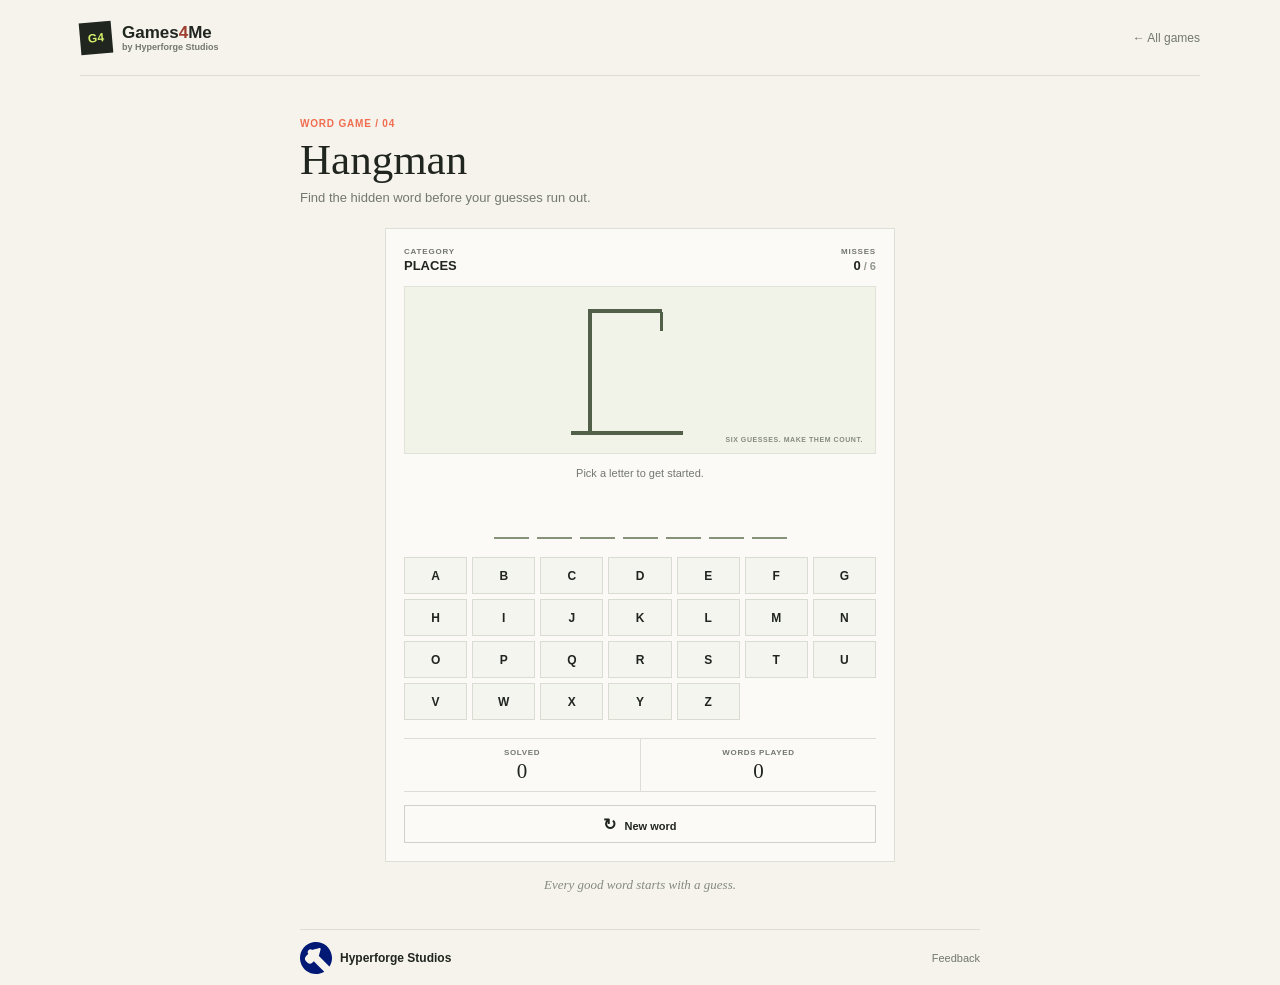
==== hangman/index.html @ 4a3fb08b "FC-1" ====
<!doctype html>
<html lang="en">
<head>
	<meta charset="utf-8">
	<meta name="viewport" content="width=device-width, initial-scale=1">
	<meta name="theme-color" content="#f5f3ec">
	<title>Hangman | Games4Me</title>
	<link rel="icon" type="image/svg+xml" href="../favicon.svg">
	<link rel="stylesheet" href="style.css">
	<script src="script.js" defer></script>
</head>
<body>
	<header class="topbar">
		<a class="brand" href="../index.html" aria-label="Games4Me by Hyperforge Studios home"><span class="brand-mark" aria-hidden="true">G4</span><span class="brand-copy"><span class="brand-name">Games<span class="brand-accent">4</span>Me</span><span class="brand-byline">by Hyperforge Studios</span></span></a>
		<a class="back-link" href="../index.html">&#8592; All games</a>
	</header>
	<main class="page-shell">
		<header class="game-heading">
			<p class="eyebrow">WORD GAME / 04</p>
			<h1>Hangman</h1>
			<p>Find the hidden word before your guesses run out.</p>
		</header>
		<section class="play-area" aria-label="Hangman game">
			<div class="round-topline">
				<div class="readout"><span class="readout-label">CATEGORY</span><strong id="category">PLACES</strong></div>
				<div class="readout readout-right"><span class="readout-label">MISSES</span><strong><span id="misses">0</span><span class="miss-limit"> / 6</span></strong></div>
			</div>
			<div class="hangman-stage" id="hangman-stage" data-mistakes="0" role="img" aria-label="Hangman drawing, 0 of 6 incorrect guesses">
				<span class="gallow-base"></span><span class="gallow-post"></span><span class="gallow-beam"></span><span class="gallow-rope"></span>
				<span class="person-part part-head"></span><span class="person-part part-body"></span><span class="person-part part-arm-left"></span><span class="person-part part-arm-right"></span><span class="person-part part-leg-left"></span><span class="person-part part-leg-right"></span>
				<span class="stage-note">SIX GUESSES. MAKE THEM COUNT.</span>
			</div>
			<p class="game-status" id="status" role="status" aria-live="polite">Pick a letter to get started.</p>
			<div class="word-display" id="word-display" role="group" aria-label="Hidden word"></div>
			<div class="letter-keyboard" id="letter-keyboard" role="group" aria-label="Choose a letter"></div>
			<div class="scoreboard" aria-label="Session score">
				<div class="score-item"><span>SOLVED</span><strong id="wins">0</strong></div>
				<div class="score-item"><span>WORDS PLAYED</span><strong id="played">0</strong></div>
			</div>
			<button class="new-word-button" id="new-word" type="button"><span aria-hidden="true">&#8635;</span> New word</button>
		</section>
		<p class="page-footnote">Every good word starts with a guess.</p>
	</main>
	<footer class="site-footer"><a class="footer-brand" href="../index.html" aria-label="Hyperforge Studios"><svg class="studio-mark" viewBox="0 0 456.93 456.05" aria-hidden="true" focusable="false"><path fill="#011975" d="M344.03,420.97c-.55,2.03-1.06,4.42-2.47,5.24-21.71,12.45-44.83,21.27-69.47,25.82-121.83,22.5-236.14-51.18-265.67-171.18C-24.35,155.78,58.84,27.18,185.54,3.96c125.96-23.08,243.35,56.91,267.31,183.23,10.91,57.54-.24,111.68-31.19,162.57-2.2-2.1-4.11-3.86-5.95-5.69-42.64-42.62-85.23-85.28-127.96-127.81-5.98-5.95-12.66-11.2-19.34-17.06,8.36-30.43,17.04-61.84,25.6-93.28,2.85-10.46-1.26-18.84-10.26-20.53-2.92-.55-6.24.03-9.19.82-22.26,5.94-44.47,12.06-66.69,18.14-10.31,2.82-20.6,5.76-30.95,8.42-1.22.31-2.95-.47-4.18-1.2-18.56-11.04-37.98-9.5-51.77,4.17-14.35,14.23-16.07,33.89-4.62,52.83.23.37.34.81.73,1.76-10.44,10.43-21.04,20.99-31.61,31.59-21.36,21.43-21.31,49.33.11,70.88,7.43,7.47,14.81,14.99,22.32,22.37,19.46,19.13,48.06,19.17,67.52.1,7.65-7.5,15.15-15.16,21.51-21.54,49.22,49.28,97.95,98.08,147.08,147.25Z"/></svg><span>Hyperforge Studios</span></a><a class="feedback-link" href="../feedback.html">Feedback</a></footer>
</body>
</html>
---- hangman/style.css ----
:root {
	color-scheme: light;
	--paper: #f5f3ec;
	--ink: #20251f;
	--muted: #73786f;
	--line: #dcded5;
	--coral: #f16d50;
	--lime: #d8f06c;
	--green: #c8d8a9;
	--serif: "Iowan Old Style", "Palatino Linotype", "Book Antiqua", Georgia, serif;
	--sans: "Avenir Next", Avenir, "Trebuchet MS", sans-serif;
}

* { box-sizing: border-box; }
body { margin: 0; background: var(--paper); color: var(--ink); font-family: var(--sans); -webkit-font-smoothing: antialiased; }
button, a { font: inherit; }
.topbar { width: min(1120px, calc(100% - 64px)); height: 76px; margin: auto; display: flex; justify-content: space-between; align-items: center; border-bottom: 1px solid var(--line); }
.brand { display: inline-flex; align-items: center; gap: 10px; color: inherit; font-size: 17px; font-weight: 800; text-decoration: none; }
.brand-mark { width: 32px; height: 32px; display: grid; place-items: center; background: var(--ink); color: var(--lime); font-size: 12px; transform: rotate(-5deg); }
.brand-copy { display: flex; flex-direction: column; gap: 2px; }
.brand-name { line-height: 1; }
.brand-byline { color: var(--muted); font-size: 9px; font-weight: 650; line-height: 1; }
.studio-mark { width: 32px; height: 32px; flex: 0 0 auto; }
.brand-accent { color: #9e3e2e; }
.back-link { color: var(--muted); font-size: 12px; text-decoration: none; }
.back-link:hover { color: var(--ink); }
.page-shell { width: min(680px, calc(100% - 40px)); margin: 0 auto; padding: 42px 0 36px; }
.game-heading { margin-bottom: 23px; }
.eyebrow { margin: 0 0 8px; color: var(--coral); font-size: 10px; font-weight: 750; letter-spacing: 0.08em; }
h1 { margin: 0 0 8px; font: 500 43px/1.05 var(--serif); letter-spacing: 0; }
.game-heading > p:last-child { margin: 0; color: var(--muted); font-size: 13px; }
.play-area { width: min(100%, 510px); margin: auto; padding: 18px; border: 1px solid #dedfd7; background: #fbfaf6; }
.round-topline { display: flex; justify-content: space-between; align-items: center; }
.readout { display: flex; flex-direction: column; gap: 3px; }
.readout-right { align-items: flex-end; }
.readout-label { color: var(--muted); font-size: 8px; font-weight: 750; letter-spacing: 0.1em; }
.readout strong { font: 650 13px/1 var(--sans); font-variant-numeric: tabular-nums; }
.miss-limit { color: #92978d; font-size: 11px; }
.hangman-stage { height: 168px; position: relative; display: flex; justify-content: center; align-items: flex-end; margin-top: 14px; overflow: hidden; border: 1px solid #e0e3d8; background: #f1f3e9; }
.gallow-base, .gallow-post, .gallow-beam, .gallow-rope { position: absolute; display: block; background: #526049; }
.gallow-base { width: 112px; height: 4px; bottom: 18px; left: calc(50% - 69px); }
.gallow-post { width: 4px; height: 123px; bottom: 20px; left: calc(50% - 52px); }
.gallow-beam { width: 74px; height: 4px; bottom: 140px; left: calc(50% - 52px); }
.gallow-rope { width: 3px; height: 19px; bottom: 122px; left: calc(50% + 20px); }
.person-part { position: absolute; display: block; opacity: 0; background: #26342d; transition: opacity 150ms ease; }
.person-part.is-shown { opacity: 1; }
.part-head { width: 26px; height: 26px; bottom: 96px; left: calc(50% + 8px); border: 3px solid #26342d; border-radius: 50%; background: transparent; }
.part-body { width: 3px; height: 39px; bottom: 58px; left: calc(50% + 20px); }
.part-arm-left, .part-arm-right, .part-leg-left, .part-leg-right { width: 3px; height: 24px; transform-origin: top center; left: calc(50% + 20px); }
.part-arm-left { bottom: 62px; transform: rotate(45deg); }.part-arm-right { bottom: 62px; transform: rotate(-45deg); }
.part-leg-left, .part-leg-right { height: 30px; bottom: 28px; }
.part-leg-left { transform: rotate(35deg); }.part-leg-right { transform: rotate(-35deg); }
.stage-note { position: absolute; right: 12px; bottom: 10px; color: #858b7d; font-size: 7px; font-weight: 750; letter-spacing: 0.08em; }
.game-status { min-height: 18px; margin: 13px 0 14px; color: var(--muted); font-size: 11px; text-align: center; }
.word-display { min-height: 40px; display: flex; justify-content: center; align-items: flex-end; gap: 8px; margin-bottom: 18px; }
.word-letter { width: 35px; height: 35px; display: grid; place-items: center; border-bottom: 2px solid #859179; color: var(--ink); font: 600 19px/1 var(--sans); }
.letter-keyboard { display: grid; grid-template-columns: repeat(7, minmax(0, 1fr)); gap: 5px; }
.letter-key { min-width: 0; min-height: 37px; padding: 0; border: 1px solid #d9dcd1; background: #f5f5ef; color: var(--ink); font-size: 12px; font-weight: 650; cursor: pointer; transition: background 140ms ease, color 140ms ease; }
.letter-key:hover:not(:disabled) { border-color: #aeb89f; background: #eaf0dd; }
.letter-key.correct { border-color: #bfd09d; background: #e7efd5; color: #3d5935; }
.letter-key.incorrect { border-color: #efc0b3; background: #f8e4de; color: #a64e3c; }
.letter-key:disabled { cursor: default; }
.letter-key:focus-visible, .new-word-button:focus-visible, a:focus-visible { outline: 3px solid var(--coral); outline-offset: 2px; z-index: 1; }
.scoreboard { display: grid; grid-template-columns: repeat(2, 1fr); margin-top: 18px; border-top: 1px solid var(--line); border-bottom: 1px solid var(--line); }
.score-item { display: flex; flex-direction: column; align-items: center; gap: 4px; padding: 9px 4px; }
.score-item + .score-item { border-left: 1px solid var(--line); }
.score-item span { color: var(--muted); font-size: 8px; font-weight: 750; letter-spacing: 0.08em; }
.score-item strong { font: 500 21px/1 var(--serif); }
.new-word-button { width: 100%; min-height: 38px; margin-top: 13px; border: 1px solid #cfd2c8; background: transparent; color: var(--ink); font-size: 11px; font-weight: 650; cursor: pointer; }
.new-word-button:hover { background: #eff0e9; }
.new-word-button span { margin-right: 5px; font-size: 16px; }
.page-footnote { margin: 15px 0 0; color: #858a80; font: italic 13px var(--serif); text-align: center; }
.site-footer { width: min(680px, calc(100% - 40px)); min-height: 56px; margin: 0 auto; display: flex; align-items: center; border-top: 1px solid var(--line); }
.footer-brand { display: inline-flex; align-items: center; gap: 8px; color: var(--ink); font-size: 12px; font-weight: 650; text-decoration: none; }
.feedback-link { margin-left: auto; color: var(--muted); font-size: 11px; text-decoration: none; }
.feedback-link:hover { color: var(--ink); text-decoration: underline; }

@media (max-width: 520px) {
	.topbar { width: calc(100% - 32px); height: 64px; }
	.site-footer { width: calc(100% - 24px); }
	.page-shell { width: calc(100% - 24px); padding-top: 30px; }
	h1 { font-size: 39px; }
	.play-area { padding: 14px 11px; }
	.hangman-stage { height: 152px; }
	.letter-keyboard { gap: 4px; }
	.letter-key { min-height: 38px; font-size: 11px; }
	.word-display { gap: 5px; }
	.word-letter { width: min(35px, 10vw); }
}

@media (prefers-reduced-motion: reduce) { *, *::before, *::after { transition-duration: 0.01ms !important; } }
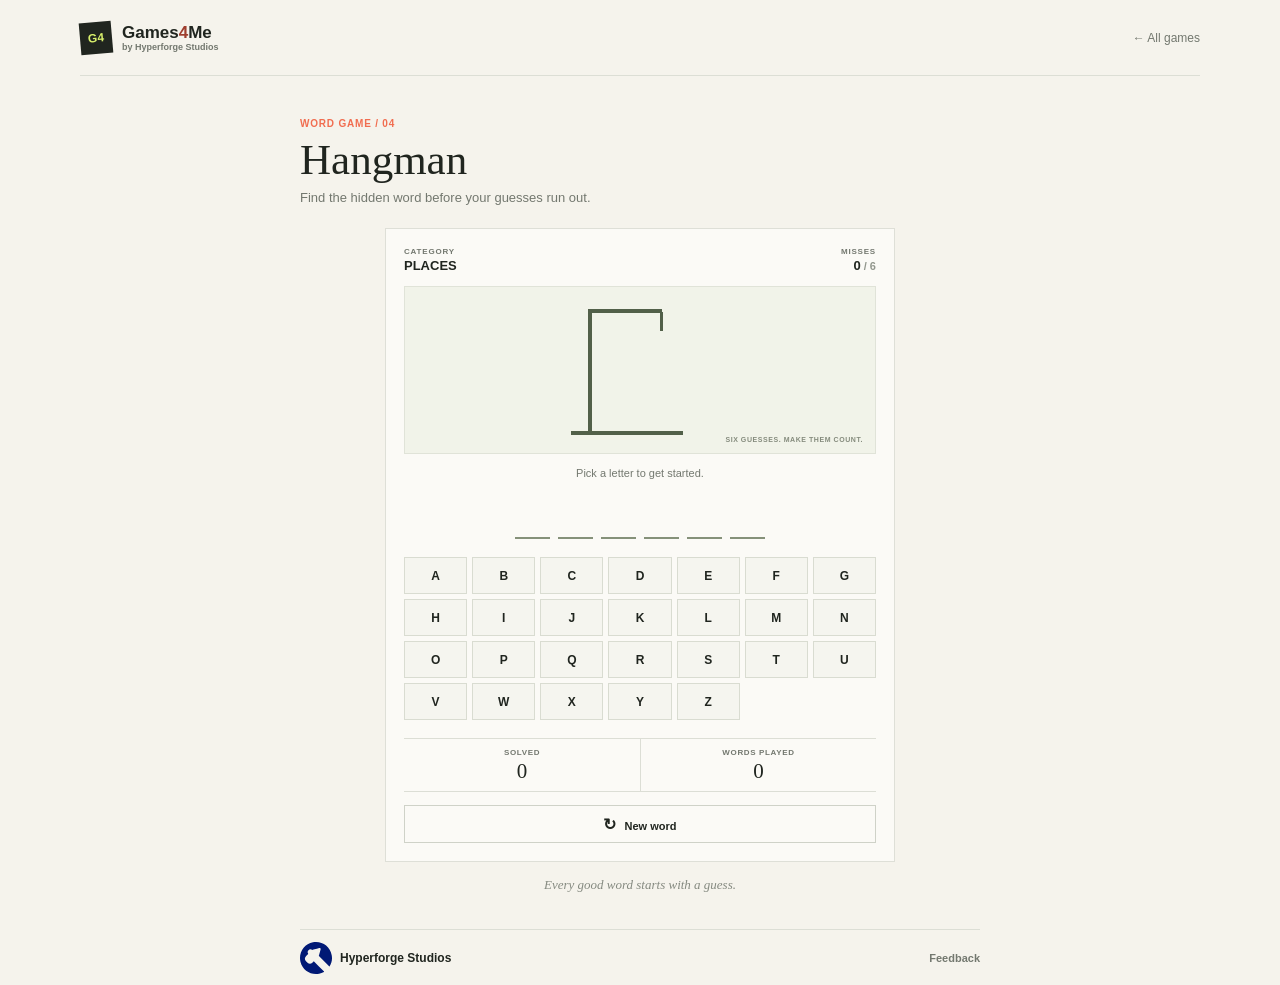
==== commit 9baa9e81: "FC-2-TESTPROD" ====
--- a/hangman/index.html
+++ b/hangman/index.html
@@ -7,6 +7,8 @@
 	<title>Hangman | Games4Me</title>
 	<link rel="icon" type="image/svg+xml" href="../favicon.svg">
 	<link rel="stylesheet" href="style.css">
+	<script defer src="https://analytics.hyperforgestudios.net/script.js" data-website-id="5fd26fe0-6df4-4c93-9961-dbfc6ab4778c"></script>
+	<script defer src="https://analytics.hyperforgestudios.net/recorder.js" data-website-id="5fd26fe0-6df4-4c93-9961-dbfc6ab4778c"></script>
 	<script src="script.js" defer></script>
 </head>
 <body>
--- a/hangman/style.css
+++ b/hangman/style.css
@@ -72,7 +72,7 @@
 .page-footnote { margin: 15px 0 0; color: #858a80; font: italic 13px var(--serif); text-align: center; }
 .site-footer { width: min(680px, calc(100% - 40px)); min-height: 56px; margin: 0 auto; display: flex; align-items: center; border-top: 1px solid var(--line); }
 .footer-brand { display: inline-flex; align-items: center; gap: 8px; color: var(--ink); font-size: 12px; font-weight: 650; text-decoration: none; }
-.feedback-link { margin-left: auto; color: var(--muted); font-size: 11px; text-decoration: none; }
+.feedback-link { margin-left: auto; color: var(--muted); font-size: 11px; font-weight: 650; text-decoration: none; }
 .feedback-link:hover { color: var(--ink); text-decoration: underline; }
 
 @media (max-width: 520px) {
